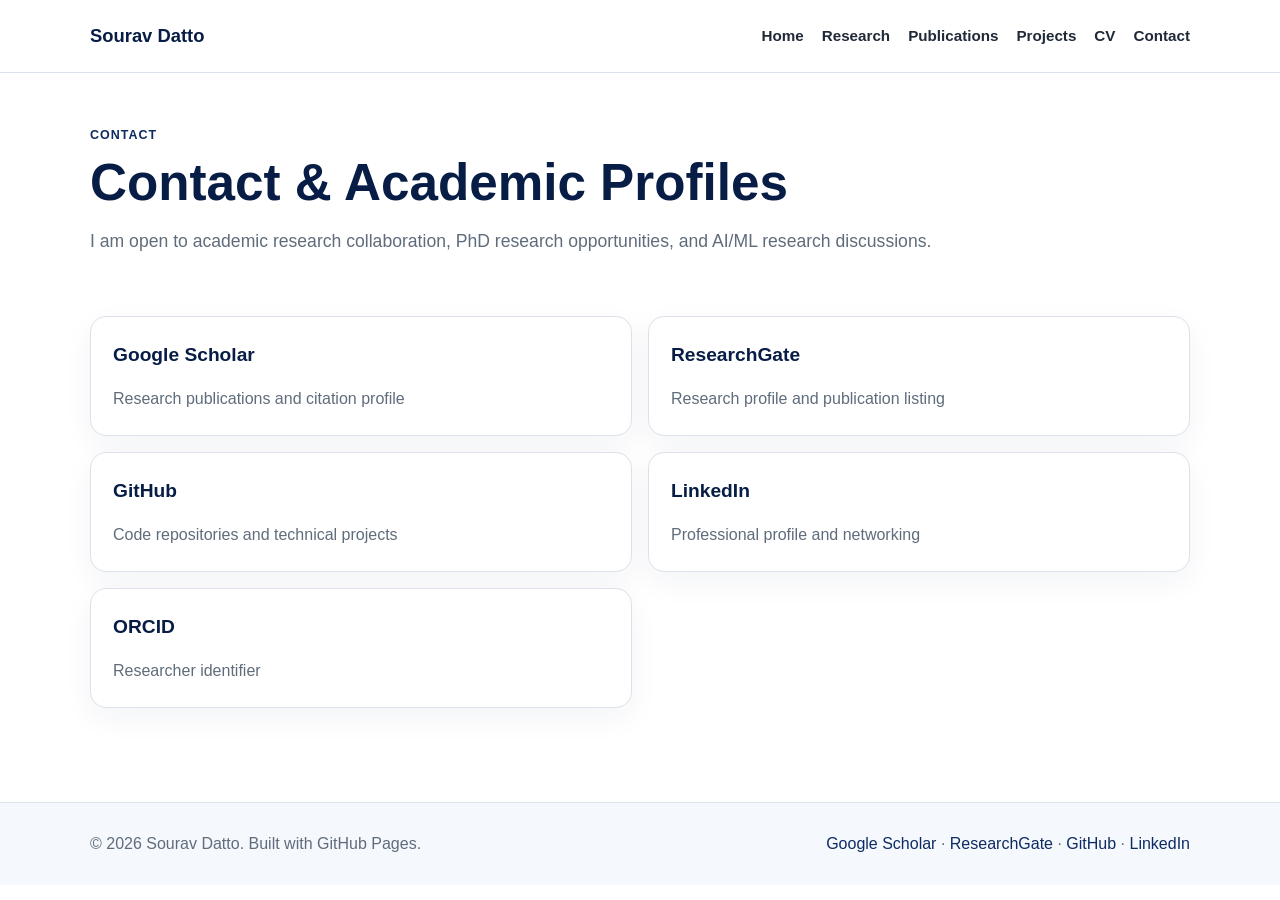
==== contact.html @ 2ead8f06 "Add files via upload" ====
<!DOCTYPE html>
<html lang="en">
<head>
  <meta charset="UTF-8" />
  <meta name="viewport" content="width=device-width, initial-scale=1.0" />
  <meta name="description" content="Contact and academic profile links for Sourav Datto." />
  <title>Contact | Sourav Datto</title>
  <link rel="stylesheet" href="style.css" />
</head>
<body>

<header class="site-header">
  <div class="nav-wrap">
    <a class="brand" href="index.html">Sourav Datto</a>
    <nav class="nav-links">
      <a href="index.html">Home</a>
      <a href="research.html">Research</a>
      <a href="publications.html">Publications</a>
      <a href="projects.html">Projects</a>
      <a href="cv.html">CV</a>
      <a href="contact.html">Contact</a>
    </nav>
  </div>
</header>

<main class="container page">
  <p class="eyebrow">Contact</p>
  <h1>Contact & Academic Profiles</h1>
  <p class="lead">
    I am open to academic research collaboration, PhD research opportunities, and AI/ML research discussions.
  </p>

  <section class="section contact-grid">
    <a class="contact-card" href="https://scholar.google.com/citations?user=BIM2QfUAAAAJ&hl=en" target="_blank">
      <span>Google Scholar</span>
      <p>Research publications and citation profile</p>
    </a>

    <a class="contact-card" href="https://www.researchgate.net/profile/Sourav-Datto/research" target="_blank">
      <span>ResearchGate</span>
      <p>Research profile and publication listing</p>
    </a>

    <a class="contact-card" href="https://github.com/duttosourav8" target="_blank">
      <span>GitHub</span>
      <p>Code repositories and technical projects</p>
    </a>

    <a class="contact-card" href="https://www.linkedin.com/in/sourav-datto/" target="_blank">
      <span>LinkedIn</span>
      <p>Professional profile and networking</p>
    </a>

    <a class="contact-card" href="https://orcid.org/0009-0002-1903-0069" target="_blank">
      <span>ORCID</span>
      <p>Researcher identifier</p>
    </a>
  </section>
</main>

<footer class="footer">
  <div class="container footer-grid">
    <p>© 2026 Sourav Datto. Built with GitHub Pages.</p>
    <p>
      <a href="https://scholar.google.com/citations?user=BIM2QfUAAAAJ&hl=en" target="_blank">Google Scholar</a>
      <span>·</span>
      <a href="https://www.researchgate.net/profile/Sourav-Datto/research" target="_blank">ResearchGate</a>
      <span>·</span>
      <a href="https://github.com/duttosourav8" target="_blank">GitHub</a>
      <span>·</span>
      <a href="https://www.linkedin.com/in/sourav-datto/" target="_blank">LinkedIn</a>
    </p>
  </div>
</footer>

</body>
</html>
---- style.css ----
:root {
  --navy: #0e2b63;
  --navy-dark: #081d45;
  --text: #1f2937;
  --muted: #5f6c7b;
  --border: #dbe2ea;
  --bg: #ffffff;
  --soft-bg: #f5f8fc;
  --card-bg: #ffffff;
}

* {
  box-sizing: border-box;
}

body {
  margin: 0;
  font-family: Arial, Helvetica, sans-serif;
  color: var(--text);
  background: var(--bg);
  line-height: 1.65;
}

a {
  color: var(--navy);
  text-decoration: none;
}

a:hover {
  text-decoration: underline;
}

.container {
  width: min(1100px, calc(100% - 36px));
  margin: 0 auto;
}

.site-header {
  border-bottom: 1px solid var(--border);
  background: rgba(255, 255, 255, 0.96);
  position: sticky;
  top: 0;
  z-index: 10;
}

.nav-wrap {
  width: min(1100px, calc(100% - 36px));
  margin: 0 auto;
  min-height: 72px;
  display: flex;
  align-items: center;
  justify-content: space-between;
  gap: 24px;
}

.brand {
  font-weight: 800;
  font-size: 1.15rem;
  color: var(--navy-dark);
}

.nav-links {
  display: flex;
  flex-wrap: wrap;
  gap: 18px;
  font-size: 0.95rem;
}

.nav-links a {
  color: var(--text);
  font-weight: 600;
}

.nav-links a:hover {
  color: var(--navy);
}

.hero-section {
  background: linear-gradient(180deg, #f8fbff 0%, #ffffff 100%);
  padding: 58px 0 34px;
}

.hero-grid {
  display: grid;
  grid-template-columns: 260px 1fr;
  gap: 42px;
  align-items: start;
}

.profile-box {
  background: var(--card-bg);
  border: 1px solid var(--border);
  border-radius: 18px;
  padding: 14px;
  box-shadow: 0 18px 40px rgba(14, 43, 99, 0.08);
}

.profile-box img {
  display: block;
  width: 100%;
  aspect-ratio: 1 / 1.18;
  object-fit: cover;
  border-radius: 12px;
  background: var(--soft-bg);
}

.eyebrow {
  margin: 0 0 10px;
  color: var(--navy);
  font-weight: 800;
  letter-spacing: 0.08em;
  text-transform: uppercase;
  font-size: 0.78rem;
}

h1 {
  margin: 0 0 10px;
  font-size: clamp(2.2rem, 4vw, 4rem);
  line-height: 1.05;
  color: var(--navy-dark);
}

h2 {
  color: var(--navy-dark);
  font-size: 1.75rem;
  margin: 0 0 18px;
}

h3 {
  color: var(--navy-dark);
  margin: 0 0 8px;
}

.tagline {
  color: var(--muted);
  font-size: 1.2rem;
  font-weight: 600;
  margin: 0 0 22px;
}

.lead {
  color: var(--muted);
  font-size: 1.1rem;
  max-width: 850px;
}

.button-row {
  display: flex;
  flex-wrap: wrap;
  gap: 12px;
  margin-top: 24px;
}

.primary-button,
.secondary-button {
  display: inline-flex;
  align-items: center;
  justify-content: center;
  padding: 11px 16px;
  border-radius: 999px;
  font-weight: 700;
  border: 1px solid var(--navy);
}

.primary-button {
  background: var(--navy);
  color: #ffffff;
}

.primary-button:hover {
  background: var(--navy-dark);
  text-decoration: none;
}

.secondary-button {
  background: #ffffff;
  color: var(--navy);
}

.secondary-button:hover {
  background: var(--soft-bg);
  text-decoration: none;
}

.section {
  padding: 42px 0;
}

.page {
  padding-top: 52px;
  padding-bottom: 52px;
}

.focus-grid,
.info-grid,
.project-grid,
.contact-grid {
  display: grid;
  gap: 16px;
}

.focus-grid {
  grid-template-columns: repeat(3, 1fr);
}

.focus-item {
  background: var(--soft-bg);
  border: 1px solid var(--border);
  color: var(--navy-dark);
  padding: 18px;
  border-radius: 14px;
  font-weight: 800;
  text-align: center;
}

.split-section {
  display: grid;
  grid-template-columns: 1.3fr 0.7fr;
  gap: 28px;
  align-items: start;
}

.quick-card,
.info-card,
.project-card,
.publication-card,
.cv-box,
.contact-card {
  border: 1px solid var(--border);
  background: var(--card-bg);
  border-radius: 16px;
  padding: 22px;
  box-shadow: 0 10px 30px rgba(14, 43, 99, 0.05);
}

.quick-card {
  background: var(--soft-bg);
}

.info-grid {
  grid-template-columns: repeat(2, 1fr);
}

.project-grid {
  grid-template-columns: repeat(2, 1fr);
}

.publication-list {
  display: grid;
  gap: 14px;
}

.publication-card {
  display: flex;
  justify-content: space-between;
  gap: 16px;
  align-items: start;
}

.pub-meta {
  color: var(--muted);
  margin: 0;
}

.status {
  display: inline-flex;
  white-space: nowrap;
  background: #eef4ff;
  color: var(--navy);
  border: 1px solid #d7e5ff;
  border-radius: 999px;
  padding: 6px 10px;
  font-size: 0.82rem;
  font-weight: 800;
}

.tech,
.file-name {
  color: var(--navy);
  font-weight: 800;
}

.section-header {
  display: flex;
  justify-content: space-between;
  gap: 16px;
  align-items: center;
  margin-bottom: 18px;
}

.contact-grid {
  grid-template-columns: repeat(2, 1fr);
}

.contact-card {
  display: block;
}

.contact-card span {
  color: var(--navy-dark);
  font-size: 1.2rem;
  font-weight: 800;
}

.contact-card p {
  color: var(--muted);
  margin-bottom: 0;
}

.footer {
  border-top: 1px solid var(--border);
  background: var(--soft-bg);
  padding: 28px 0;
  color: var(--muted);
}

.footer-grid {
  display: flex;
  justify-content: space-between;
  gap: 20px;
}

.footer p {
  margin: 0;
}

@media (max-width: 820px) {
  .nav-wrap,
  .footer-grid,
  .section-header {
    align-items: flex-start;
    flex-direction: column;
  }

  .hero-grid,
  .split-section,
  .focus-grid,
  .info-grid,
  .project-grid,
  .contact-grid {
    grid-template-columns: 1fr;
  }

  .profile-box {
    max-width: 260px;
  }

  .publication-card {
    flex-direction: column;
  }
}
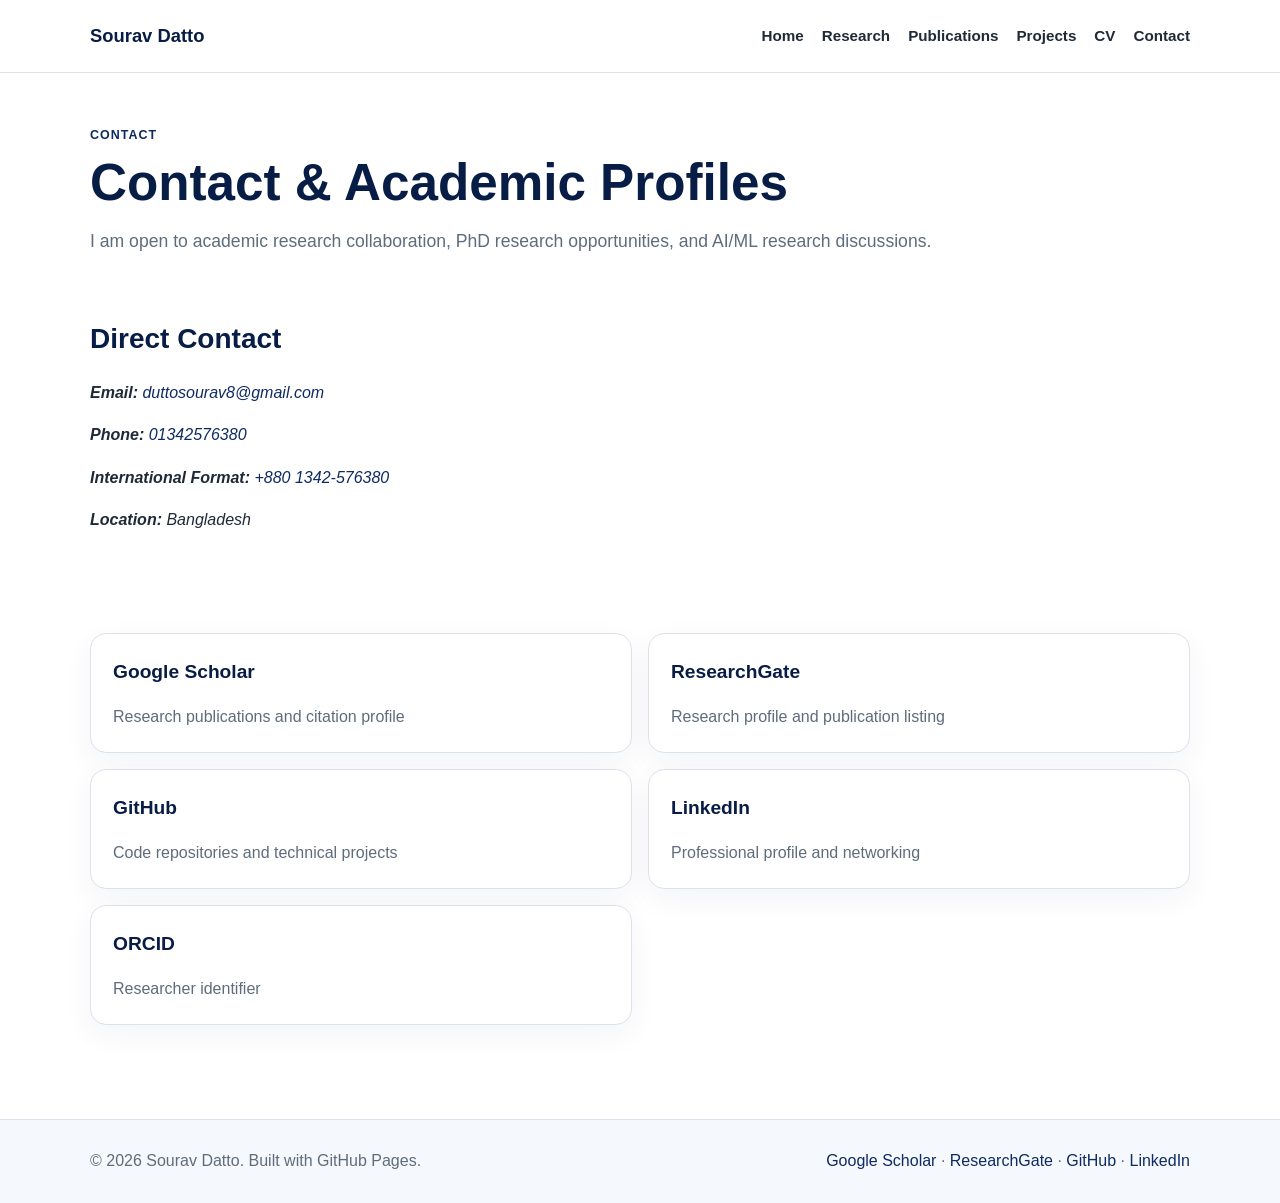
==== commit a42be7c7: "Update contact information in contact.html" ====
--- a/contact.html
+++ b/contact.html
@@ -29,6 +29,16 @@
   <p class="lead">
     I am open to academic research collaboration, PhD research opportunities, and AI/ML research discussions.
   </p>
+  <section class="section contact-info">
+  <h2>Direct Contact</h2>
+
+  <address>
+    <p><strong>Email:</strong> <a href="mailto:duttosourav8@gmail.com">duttosourav8@gmail.com</a></p>
+    <p><strong>Phone:</strong> <a href="tel:+8801342576380">01342576380</a></p>
+    <p><strong>International Format:</strong> <a href="tel:+8801342576380">+880 1342-576380</a></p>
+    <p><strong>Location:</strong> Bangladesh</p>
+  </address>
+</section>
 
   <section class="section contact-grid">
     <a class="contact-card" href="https://scholar.google.com/citations?user=BIM2QfUAAAAJ&hl=en" target="_blank">
